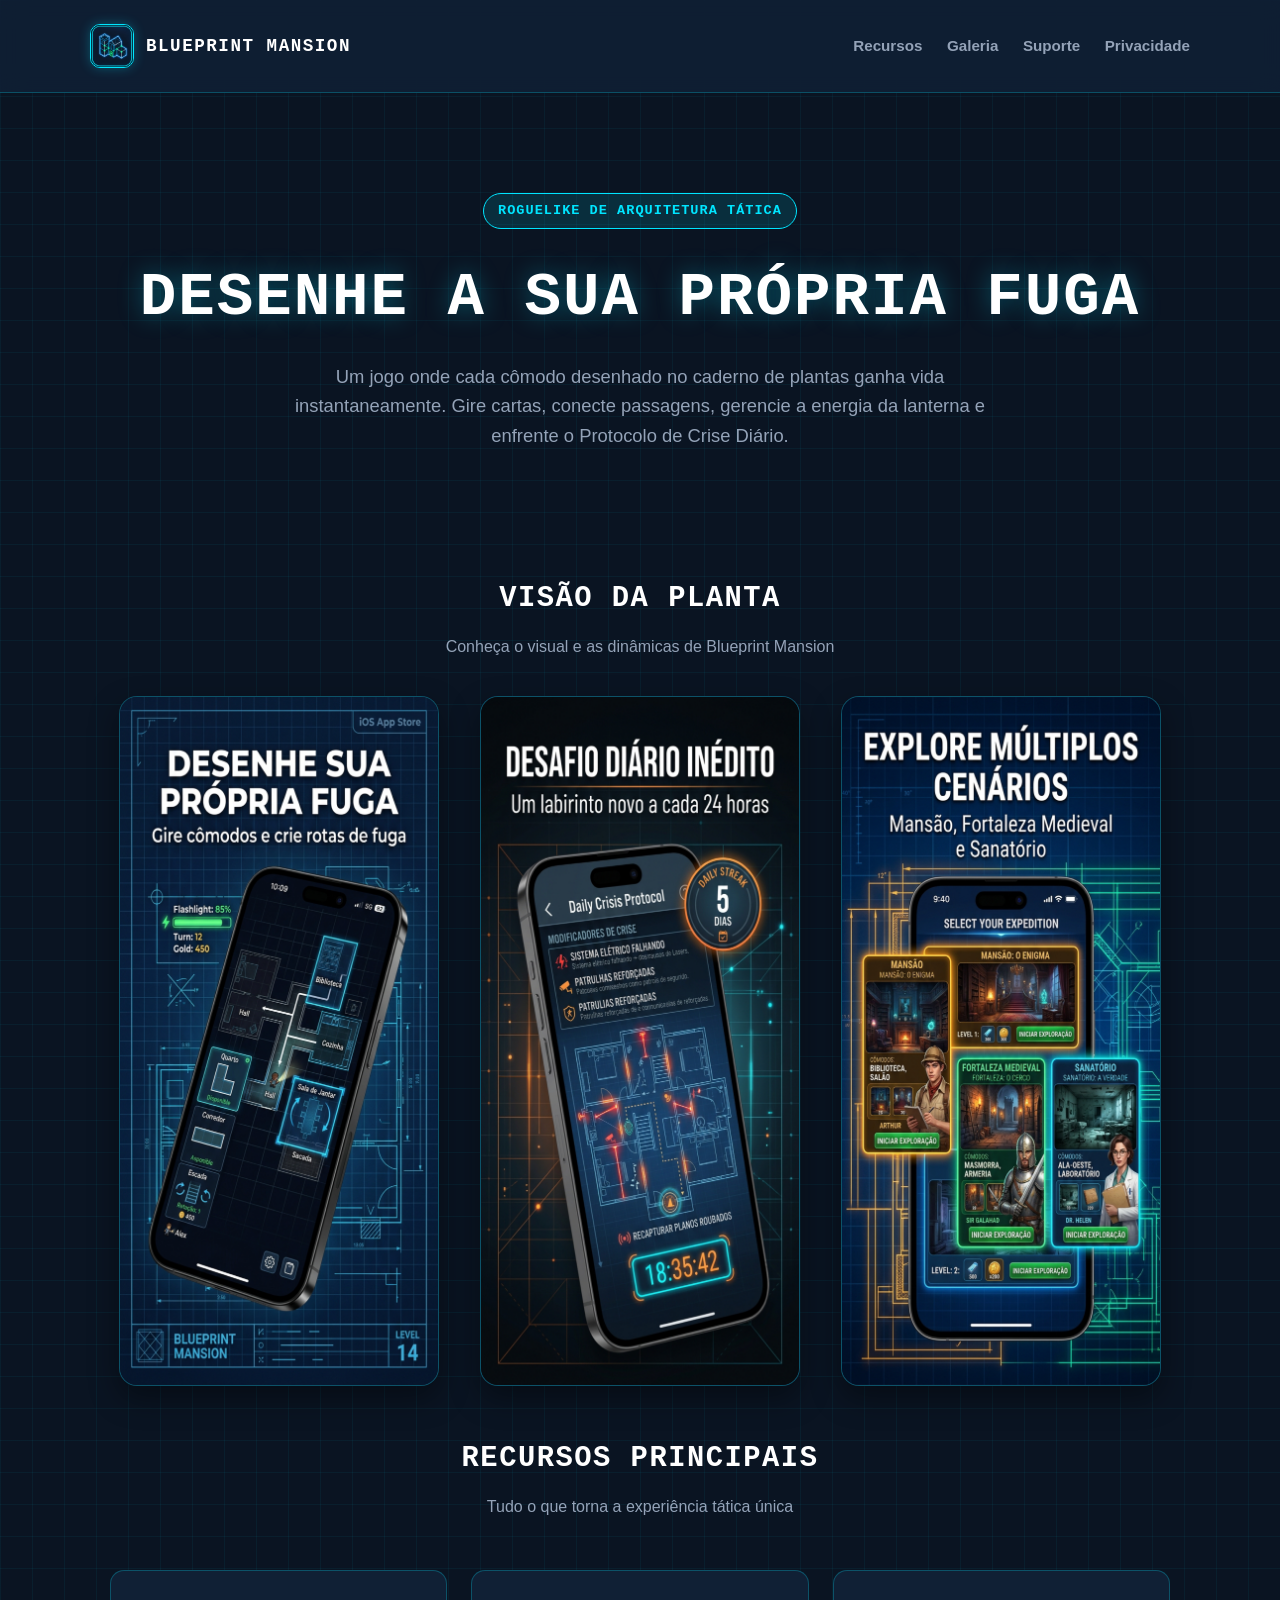
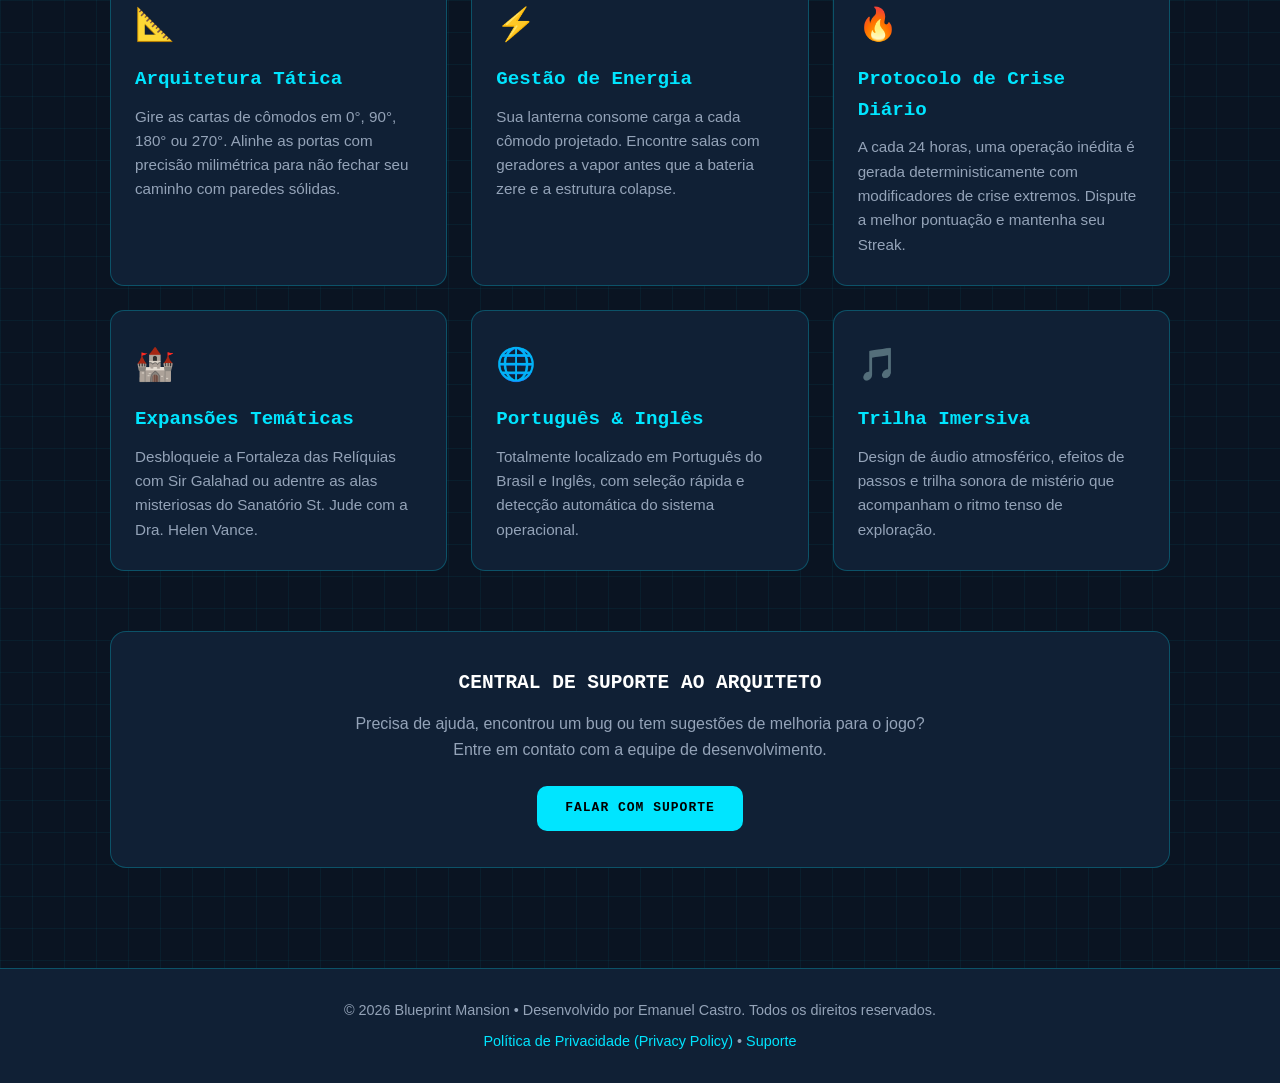
==== blueprint-mansion/index.html @ 2805ea7a "Add Blueprint Mansion landing and privacy policy pages" ====
<!DOCTYPE html>
<html lang="pt-BR">
<head>
  <meta charset="UTF-8">
  <meta name="viewport" content="width=device-width, initial-scale=1.0">
  <title>Blueprint Mansion • Roguelike de Arquitetura Tática</title>
  <meta name="description" content="Desenhe sua própria fuga em Blueprint Mansion. Roguelike de arquitetura tática onde cada cômodo desenhado ganha vida. Disponível para iOS e Android.">
  <link rel="icon" type="image/png" href="images/app_logo.png">
  <style>
    :root {
      --bg-dark: #0A1422;
      --bg-surface: #102035;
      --bg-card: #162B46;
      --cyan-primary: #00E5FF;
      --cyan-dim: #008BA3;
      --neon-green: #00E676;
      --amber-gold: #E5A93C;
      --text-white: #FFFFFF;
      --text-muted: #94A3B8;
      --border-color: rgba(0, 229, 255, 0.25);
    }

    * {
      box-sizing: border-box;
      margin: 0;
      padding: 0;
    }

    body {
      font-family: -apple-system, BlinkMacSystemFont, 'Segoe UI', Roboto, Helvetica, Arial, sans-serif;
      background-color: var(--bg-dark);
      color: var(--text-white);
      line-height: 1.6;
      background-image: 
        linear-gradient(rgba(0, 229, 255, 0.05) 1px, transparent 1px),
        linear-gradient(90deg, rgba(0, 229, 255, 0.05) 1px, transparent 1px);
      background-size: 32px 32px;
    }

    header {
      padding: 24px 20px;
      border-bottom: 1px solid var(--border-color);
      background: rgba(16, 32, 53, 0.85);
      backdrop-filter: blur(12px);
      position: sticky;
      top: 0;
      z-index: 100;
    }

    .nav-container {
      max-width: 1100px;
      margin: 0 auto;
      display: flex;
      justify-content: space-between;
      align-items: center;
    }

    .brand {
      display: flex;
      align-items: center;
      gap: 12px;
      text-decoration: none;
      color: var(--text-white);
    }

    .brand img {
      width: 44px;
      height: 44px;
      border-radius: 10px;
      border: 1px solid var(--cyan-primary);
      box-shadow: 0 0 12px rgba(0, 229, 255, 0.3);
    }

    .brand-text {
      font-family: monospace;
      font-size: 1.1rem;
      font-weight: 800;
      letter-spacing: 1.5px;
    }

    nav a {
      color: var(--text-muted);
      text-decoration: none;
      margin-left: 20px;
      font-weight: 600;
      font-size: 0.95rem;
      transition: color 0.2s;
    }

    nav a:hover {
      color: var(--cyan-primary);
    }

    .container {
      max-width: 1100px;
      margin: 0 auto;
      padding: 40px 20px;
    }

    /* Hero */
    .hero {
      text-align: center;
      padding: 60px 0 40px;
    }

    .hero-badge {
      display: inline-block;
      padding: 6px 14px;
      border-radius: 20px;
      background: rgba(0, 229, 255, 0.12);
      border: 1px solid var(--cyan-primary);
      color: var(--cyan-primary);
      font-family: monospace;
      font-size: 0.85rem;
      font-weight: 700;
      margin-bottom: 20px;
      letter-spacing: 1px;
    }

    .hero h1 {
      font-size: clamp(2.2rem, 5vw, 3.8rem);
      font-weight: 900;
      letter-spacing: 2px;
      margin-bottom: 16px;
      text-transform: uppercase;
      font-family: monospace;
      text-shadow: 0 0 24px rgba(0, 229, 255, 0.35);
    }

    .hero p {
      font-size: 1.15rem;
      color: var(--text-muted);
      max-width: 700px;
      margin: 0 auto 36px;
    }

    /* Screenshots Grid */
    .screenshots-section {
      margin: 50px 0;
      text-align: center;
    }

    .section-title {
      font-family: monospace;
      font-size: 1.8rem;
      letter-spacing: 1.5px;
      margin-bottom: 12px;
      color: var(--text-white);
    }

    .section-subtitle {
      color: var(--text-muted);
      margin-bottom: 36px;
    }

    .gallery-grid {
      display: grid;
      grid-template-columns: repeat(auto-fit, minmax(280px, 1fr));
      gap: 24px;
      justify-items: center;
    }

    .gallery-item {
      background: var(--bg-surface);
      border: 1px solid var(--border-color);
      border-radius: 18px;
      overflow: hidden;
      box-shadow: 0 12px 30px rgba(0, 0, 0, 0.4);
      transition: transform 0.3s, border-color 0.3s;
      max-width: 320px;
    }

    .gallery-item:hover {
      transform: translateY(-6px);
      border-color: var(--cyan-primary);
    }

    .gallery-item img {
      width: 100%;
      height: auto;
      display: block;
    }

    /* Features */
    .features-grid {
      display: grid;
      grid-template-columns: repeat(auto-fit, minmax(300px, 1fr));
      gap: 24px;
      margin: 50px 0;
    }

    .feature-card {
      background: var(--bg-surface);
      border: 1px solid var(--border-color);
      border-radius: 14px;
      padding: 28px 24px;
      position: relative;
    }

    .feature-icon {
      font-size: 2rem;
      margin-bottom: 14px;
      display: inline-block;
    }

    .feature-card h3 {
      font-family: monospace;
      font-size: 1.2rem;
      margin-bottom: 10px;
      color: var(--cyan-primary);
    }

    .feature-card p {
      color: var(--text-muted);
      font-size: 0.95rem;
    }

    /* Support & FAQ */
    .support-box {
      background: var(--bg-surface);
      border: 1px solid var(--border-color);
      border-radius: 16px;
      padding: 36px 30px;
      margin: 60px 0;
      text-align: center;
    }

    .support-box h2 {
      font-family: monospace;
      margin-bottom: 12px;
      color: var(--text-white);
    }

    .support-box p {
      color: var(--text-muted);
      margin-bottom: 24px;
      max-width: 600px;
      margin-left: auto;
      margin-right: auto;
    }

    .btn-contact {
      display: inline-block;
      padding: 12px 28px;
      background: var(--cyan-primary);
      color: #000;
      font-weight: 700;
      text-decoration: none;
      border-radius: 10px;
      font-family: monospace;
      letter-spacing: 1px;
      transition: opacity 0.2s;
    }

    .btn-contact:hover {
      opacity: 0.9;
    }

    /* Footer */
    footer {
      border-top: 1px solid var(--border-color);
      padding: 30px 20px;
      text-align: center;
      color: var(--text-muted);
      font-size: 0.9rem;
      background: var(--bg-surface);
    }

    footer a {
      color: var(--cyan-primary);
      text-decoration: none;
    }

    footer a:hover {
      text-decoration: underline;
    }
  </style>
</head>
<body>

  <!-- Header -->
  <header>
    <div class="nav-container">
      <a href="#" class="brand">
        <img src="images/app_logo.png" alt="Logo Blueprint Mansion">
        <span class="brand-text">BLUEPRINT MANSION</span>
      </a>
      <nav>
        <a href="#recursos">Recursos</a>
        <a href="#galeria">Galeria</a>
        <a href="#suporte">Suporte</a>
        <a href="privacy.html">Privacidade</a>
      </nav>
    </div>
  </header>

  <main class="container">
    <!-- Hero -->
    <section class="hero">
      <div class="hero-badge">ROGUELIKE DE ARQUITETURA TÁTICA</div>
      <h1>Desenhe a Sua Própria Fuga</h1>
      <p>Um jogo onde cada cômodo desenhado no caderno de plantas ganha vida instantaneamente. Gire cartas, conecte passagens, gerencie a energia da lanterna e enfrente o Protocolo de Crise Diário.</p>
    </section>

    <!-- Galeria de Imagens -->
    <section id="galeria" class="screenshots-section">
      <h2 class="section-title">VISÃO DA PLANTA</h2>
      <p class="section-subtitle">Conheça o visual e as dinâmicas de Blueprint Mansion</p>
      <div class="gallery-grid">
        <div class="gallery-item">
          <img src="images/screenshot_1.png" alt="Gameplay e Rota de Fuga">
        </div>
        <div class="gallery-item">
          <img src="images/screenshot_2.png" alt="Desafio Diário Inédito">
        </div>
        <div class="gallery-item">
          <img src="images/screenshot_3.png" alt="Múltiplos Cenários e Protagonistas">
        </div>
      </div>
    </section>

    <!-- Recursos -->
    <section id="recursos">
      <h2 class="section-title" style="text-align: center;">RECURSOS PRINCIPAIS</h2>
      <p class="section-subtitle" style="text-align: center;">Tudo o que torna a experiência tática única</p>
      <div class="features-grid">
        <div class="feature-card">
          <div class="feature-icon">📐</div>
          <h3>Arquitetura Tática</h3>
          <p>Gire as cartas de cômodos em 0°, 90°, 180° ou 270°. Alinhe as portas com precisão milimétrica para não fechar seu caminho com paredes sólidas.</p>
        </div>
        <div class="feature-card">
          <div class="feature-icon">⚡</div>
          <h3>Gestão de Energia</h3>
          <p>Sua lanterna consome carga a cada cômodo projetado. Encontre salas com geradores a vapor antes que a bateria zere e a estrutura colapse.</p>
        </div>
        <div class="feature-card">
          <div class="feature-icon">🔥</div>
          <h3>Protocolo de Crise Diário</h3>
          <p>A cada 24 horas, uma operação inédita é gerada deterministicamente com modificadores de crise extremos. Dispute a melhor pontuação e mantenha seu Streak.</p>
        </div>
        <div class="feature-card">
          <div class="feature-icon">🏰</div>
          <h3>Expansões Temáticas</h3>
          <p>Desbloqueie a Fortaleza das Relíquias com Sir Galahad ou adentre as alas misteriosas do Sanatório St. Jude com a Dra. Helen Vance.</p>
        </div>
        <div class="feature-card">
          <div class="feature-icon">🌐</div>
          <h3>Português & Inglês</h3>
          <p>Totalmente localizado em Português do Brasil e Inglês, com seleção rápida e detecção automática do sistema operacional.</p>
        </div>
        <div class="feature-card">
          <div class="feature-icon">🎵</div>
          <h3>Trilha Imersiva</h3>
          <p>Design de áudio atmosférico, efeitos de passos e trilha sonora de mistério que acompanham o ritmo tenso de exploração.</p>
        </div>
      </div>
    </section>

    <!-- Suporte e Contato -->
    <section id="suporte" class="support-box">
      <h2>CENTRAL DE SUPORTE AO ARQUITETO</h2>
      <p>Precisa de ajuda, encontrou um bug ou tem sugestões de melhoria para o jogo? Entre em contato com a equipe de desenvolvimento.</p>
      <a href="mailto:emanuelcastro.dev@gmail.com?subject=Suporte%20-%20Blueprint%20Mansion" class="btn-contact">FALAR COM SUPORTE</a>
    </section>
  </main>

  <!-- Footer -->
  <footer>
    <p>&copy; 2026 Blueprint Mansion • Desenvolvido por Emanuel Castro. Todos os direitos reservados.</p>
    <p style="margin-top: 8px;">
      <a href="privacy.html">Política de Privacidade (Privacy Policy)</a> • 
      <a href="#suporte">Suporte</a>
    </p>
  </footer>

</body>
</html>
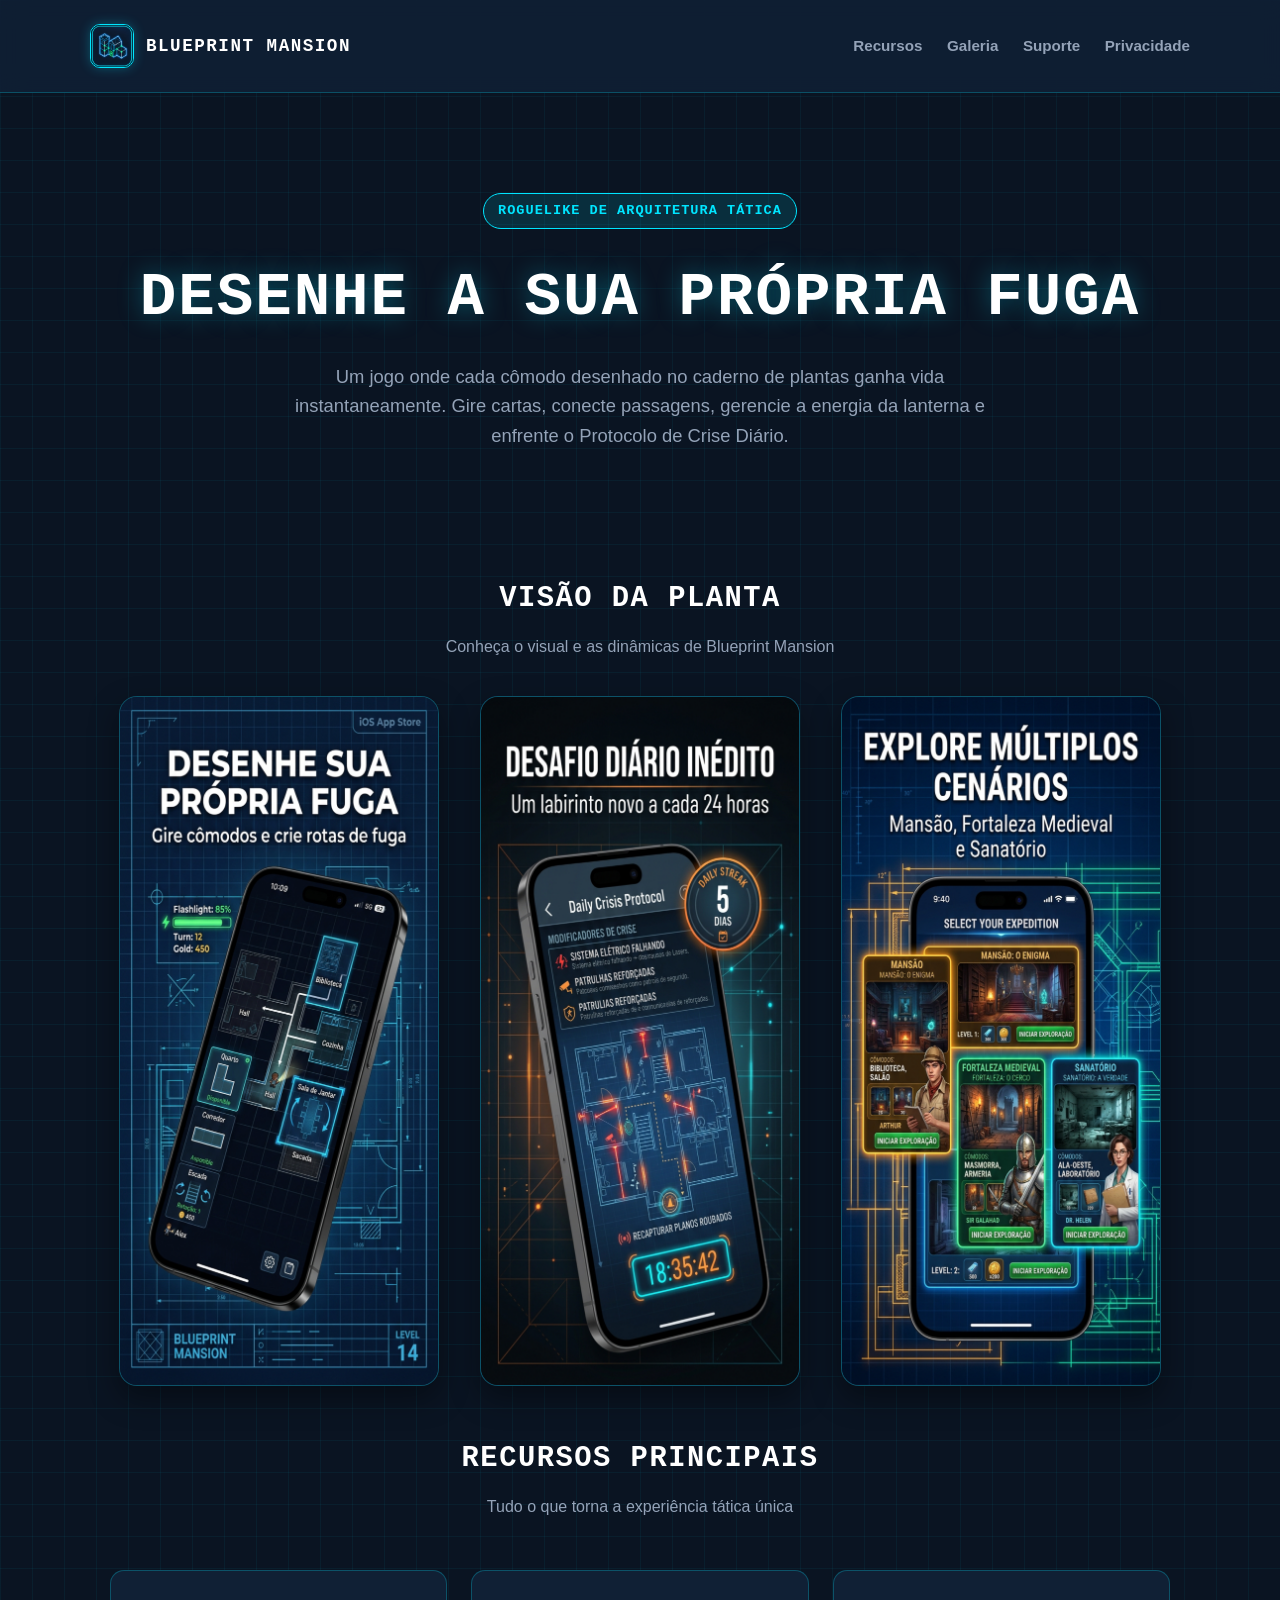
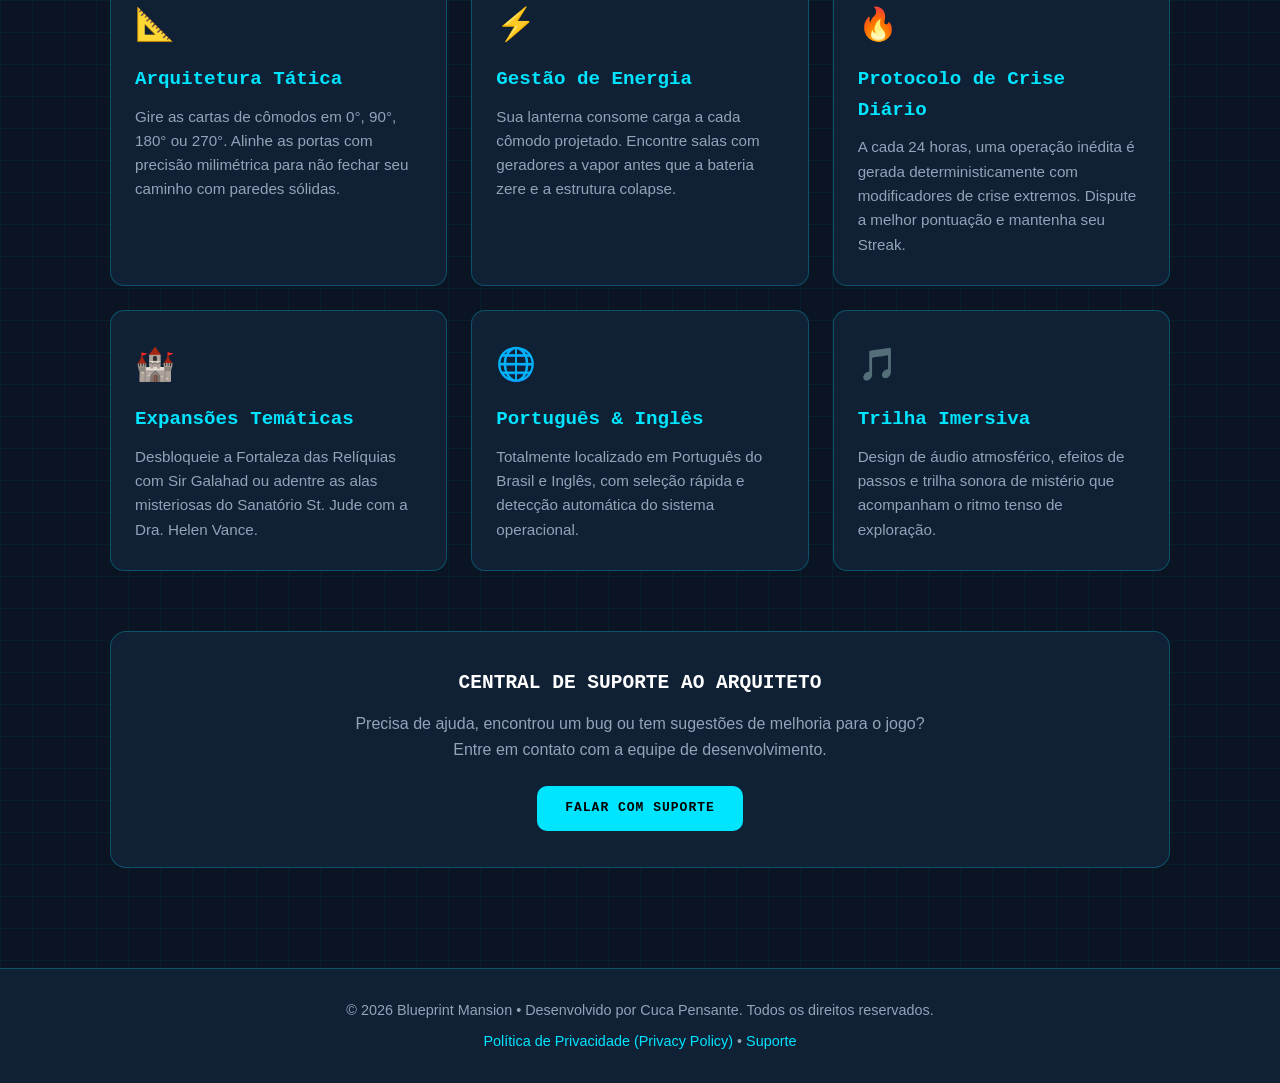
==== commit 18d9486e: "feat: rebrand site as Cuca Pensante Co-Authored-By: Claude Opus 5.5 <noreply@anthropic.com>" ====
--- a/blueprint-mansion/index.html
+++ b/blueprint-mansion/index.html
@@ -367,7 +367,7 @@
 
   <!-- Footer -->
   <footer>
-    <p>&copy; 2026 Blueprint Mansion • Desenvolvido por Emanuel Castro. Todos os direitos reservados.</p>
+    <p>&copy; 2026 Blueprint Mansion • Desenvolvido por Cuca Pensante. Todos os direitos reservados.</p>
     <p style="margin-top: 8px;">
       <a href="privacy.html">Política de Privacidade (Privacy Policy)</a> • 
       <a href="#suporte">Suporte</a>
